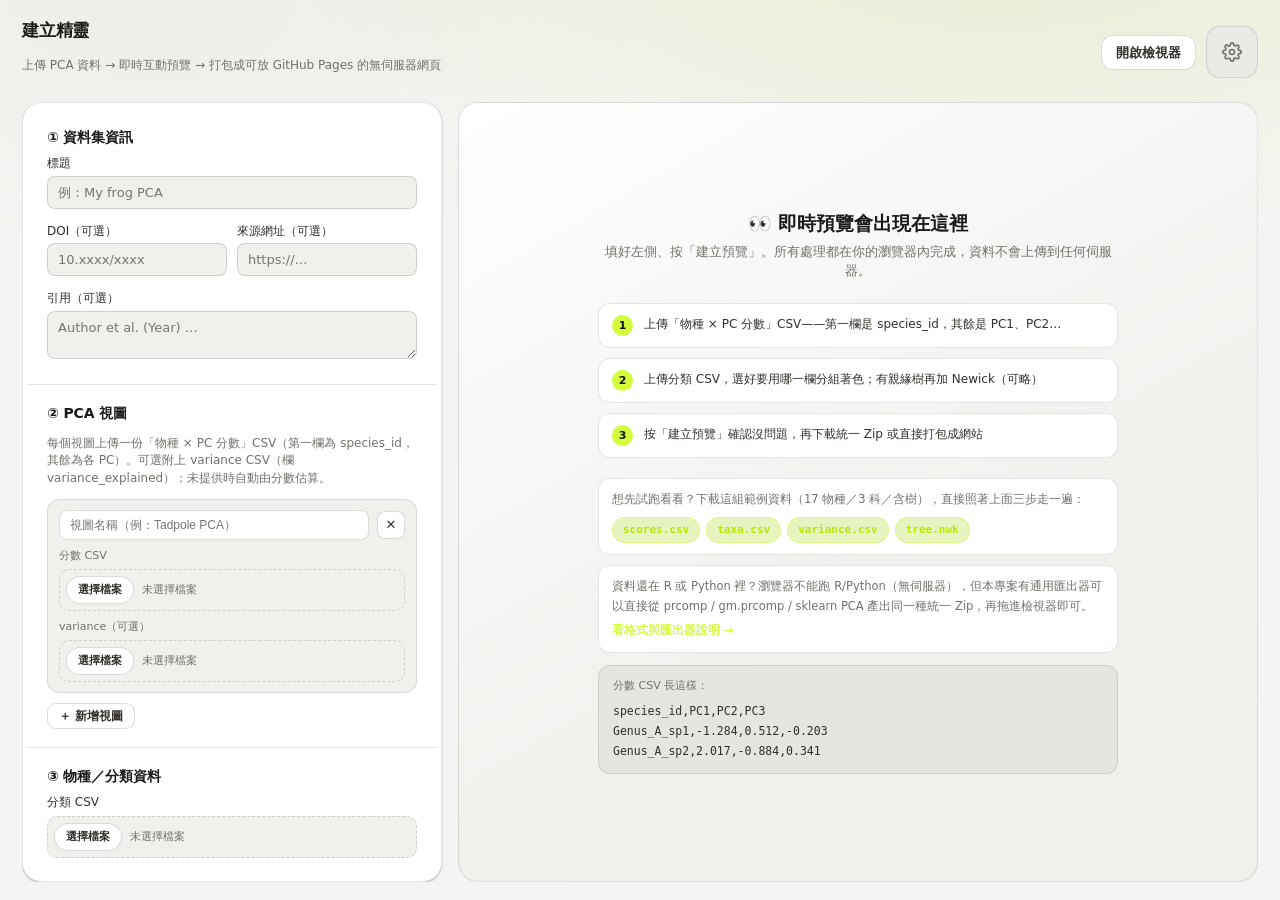
==== docs/builder.html @ 59613ad6 "修復淺色主題下拉選單看不見；區分建立精靈的兩顆產出按鈕 下拉選單（回報的 bug） select option 的底色寫死 #15160f（深色主題的 surface），但文字色用 var(--ink" ====
<!DOCTYPE html>
<html lang="zh-Hant" data-theme="dark" data-accent="lime">
<head>
  <meta charset="utf-8" />
  <meta name="viewport" content="width=device-width, initial-scale=1" />
  <title>建立精靈 — 上傳 PCA 資料，打包成自己的無伺服器互動網頁</title>
  <link rel="icon" href="data:image/svg+xml,%3Csvg xmlns='http://www.w3.org/2000/svg' viewBox='0 0 32 32'%3E%3Ccircle cx='11' cy='15' r='7' fill='%230072B2'/%3E%3Crect x='17' y='9' width='12' height='12' fill='%23E69F00'/%3E%3C/svg%3E" />
  <script>
    (function(){try{var r=document.documentElement,p=localStorage.getItem('mp-themepref')||'auto',
      a=localStorage.getItem('mp-accent')||'lime',
      d=p==='auto'?(matchMedia('(prefers-color-scheme: dark)').matches?'dark':'light'):p;
      r.setAttribute('data-theme',d);r.setAttribute('data-accent',a);}catch(e){}})();
  </script>
  <link rel="stylesheet" href="css/style.css?v=19" />
  <script src="vendor/jszip/jszip-3.10.1.min.js"></script>
  <script src="vendor/plotly/plotly-2.35.2.min.js"></script>
  <script src="vendor/phylocanvas/phylocanvas.gl-1.64.0.bundle.js"></script>
</head>
<body>
<!-- 與檢視器共用 .app-shell：它才是 min-height:100vh + flex column 的容器。
     少了它，.builder 的 flex:1／overflow 不會生效，兩欄各自捲動的版面會壞掉。-->
<div class="app-shell builder-shell">
  <header class="topbar">
    <div class="title">
      <h1 data-i18n="bld.title">建立精靈</h1>
      <p class="subtitle" data-i18n="bld.subtitle">上傳 PCA 資料 → 即時互動預覽 → 打包成可放 GitHub Pages 的無伺服器網頁</p>
    </div>
    <div class="topbar-actions">
      <!-- 搜尋與清除只在有預覽資料後才有意義，由 builder.js 在建立預覽成功時顯示 -->
      <div class="search-wrap" id="search-wrap" hidden>
        <input id="search-input" type="search" placeholder="搜尋物種…" data-i18n-ph="search.ph" autocomplete="off" aria-label="搜尋物種" />
        <ul id="search-results" class="search-results" hidden></ul>
      </div>
      <button id="clear-btn" class="btn" data-i18n-title="btn.clear" data-i18n="btn.clear" title="清除選取" hidden>清除選取</button>
      <a class="btn" href="index.html" data-i18n="bld.openViewer">開啟檢視器</a>
      <div class="settings-wrap">
        <button id="settings-tile" class="tile" data-i18n-title="set.title" title="設定" aria-label="設定">
          <svg width="20" height="20" viewBox="0 0 24 24" fill="none" stroke="currentColor" stroke-width="2" stroke-linecap="round" stroke-linejoin="round"><circle cx="12" cy="12" r="3"/><path d="M19.4 15a1.65 1.65 0 0 0 .33 1.82l.06.06a2 2 0 1 1-2.83 2.83l-.06-.06a1.65 1.65 0 0 0-1.82-.33 1.65 1.65 0 0 0-1 1.51V21a2 2 0 0 1-4 0v-.09A1.65 1.65 0 0 0 9 19.4a1.65 1.65 0 0 0-1.82.33l-.06.06a2 2 0 1 1-2.83-2.83l.06-.06a1.65 1.65 0 0 0 .33-1.82 1.65 1.65 0 0 0-1.51-1H3a2 2 0 0 1 0-4h.09A1.65 1.65 0 0 0 4.6 9a1.65 1.65 0 0 0-.33-1.82l-.06-.06a2 2 0 1 1 2.83-2.83l.06.06a1.65 1.65 0 0 0 1.82.33H9a1.65 1.65 0 0 0 1-1.51V3a2 2 0 0 1 4 0v.09a1.65 1.65 0 0 0 1 1.51 1.65 1.65 0 0 0 1.82-.33l.06-.06a2 2 0 1 1 2.83 2.83l-.06.06a1.65 1.65 0 0 0-.33 1.82V9a1.65 1.65 0 0 0 1.51 1H21a2 2 0 0 1 0 4h-.09a1.65 1.65 0 0 0-1.51 1Z"/></svg>
        </button>
        <div class="settings-menu" id="settings-menu" hidden>
          <h4 data-i18n="set.title">設定</h4>
          <div class="set-lbl" data-i18n="set.lang">語言 / Language</div>
          <div class="set-row" id="set-lang">
            <div class="set-opt" data-lang="zh">中文</div>
            <div class="set-opt" data-lang="en">EN</div>
          </div>
          <div class="set-lbl" data-i18n="set.theme">主題 / Theme</div>
          <div class="set-row" id="set-theme">
            <div class="set-opt" data-themepref="light" data-i18n="set.light">淺色</div>
            <div class="set-opt" data-themepref="dark" data-i18n="set.dark">深色</div>
            <div class="set-opt" data-themepref="auto" data-i18n="set.auto">自動</div>
          </div>
          <div class="set-lbl" data-i18n="set.accent">主視覺色 / Accent</div>
          <div class="accent-row" id="set-accent">
            <div class="accent-dot" data-accent="lime"   style="background:#d4fb3c;color:#d4fb3c"></div>
            <div class="accent-dot" data-accent="cyan"   style="background:#3fc0e0;color:#3fc0e0"></div>
            <div class="accent-dot" data-accent="violet" style="background:#a98bff;color:#a98bff"></div>
            <div class="accent-dot" data-accent="amber"  style="background:#f4b53a;color:#f4b53a"></div>
            <div class="accent-dot" data-accent="coral"  style="background:#ff8a66;color:#ff8a66"></div>
          </div>
        </div>
      </div>
    </div>
  </header>

  <div id="status" class="status" role="status" aria-live="polite" hidden></div>

  <div class="builder">
    <!-- 左：表單 -->
    <aside class="builder-form">
      <ol class="steps">
        <li>
          <h3 data-i18n="bld.s1">① 資料集資訊</h3>
          <label class="fld"><span data-i18n="bld.fTitle">標題</span> <input id="f-title" type="text" placeholder="例：My frog PCA" data-i18n-ph="bld.phTitle" /></label>
          <div class="grid2">
            <label class="fld"><span data-i18n="bld.fDoi">DOI（可選）</span><input id="f-doi" type="text" placeholder="10.xxxx/xxxx" /></label>
            <label class="fld"><span data-i18n="bld.fSource">來源網址（可選）</span><input id="f-source" type="text" placeholder="https://…" /></label>
          </div>
          <label class="fld"><span data-i18n="bld.fCite">引用（可選）</span><textarea id="f-cite" rows="2" placeholder="Author et al. (Year) …"></textarea></label>
        </li>

        <li>
          <h3 data-i18n="bld.s2">② PCA 視圖</h3>
          <p class="dim small" data-i18n="bld.s2hint">每個視圖上傳一份「物種 × PC 分數」CSV（第一欄為 species_id，其餘為各 PC）。可選附上 variance CSV（欄 variance_explained）；未提供時自動由分數估算。</p>
          <div id="views-list"></div>
          <button id="add-view" class="btn small" data-i18n="bld.addView">＋ 新增視圖</button>
        </li>

        <li>
          <h3 data-i18n="bld.s3">③ 物種／分類資料</h3>
          <label class="fld"><span data-i18n="bld.fTaxa">分類 CSV</span>
            <span class="filepick">
              <input id="f-taxa" type="file" accept=".csv" />
              <span class="filepick-btn" data-i18n="bld.pickFile">選擇檔案</span>
              <span class="filepick-name" data-i18n="bld.noFile">未選擇檔案</span>
            </span>
          </label>
          <div id="taxa-map" hidden>
            <div class="grid2">
              <label class="fld"><span data-i18n="bld.mId">species_id 欄</span> <select id="m-id"></select></label>
              <label class="fld"><span data-i18n="bld.mLabel">顯示名稱欄</span> <select id="m-label"></select></label>
            </div>
            <div class="grid2">
              <label class="fld"><span data-i18n="bld.mGroup">分組欄（著色／形狀）</span><select id="m-group"></select></label>
              <label class="fld"><span data-i18n="bld.mImage">圖片欄（可選）</span><select id="m-image"></select></label>
            </div>
            <label class="fld" data-i18n="bld.mInfo">資訊視窗顯示欄位（可複選）</label>
            <div id="m-info" class="chips-pick"></div>
          </div>
        </li>

        <li>
          <h3 data-i18n="bld.s4">④ 親緣樹（可選）</h3>
          <label class="fld"><span data-i18n="bld.fTree">Newick 樹檔</span>
            <span class="filepick">
              <input id="f-tree" type="file" accept=".nwk,.tre,.newick,.txt" />
              <span class="filepick-btn" data-i18n="bld.pickFile">選擇檔案</span>
              <span class="filepick-name" data-i18n="bld.noFile">未選擇檔案</span>
            </span>
          </label>
          <p class="dim small" data-i18n="bld.s4hint">樹的 tip 標籤需與 species_id 一致。無樹時只顯示 PCA。</p>
        </li>
      </ol>

      <div class="builder-actions">
        <button id="btn-preview" class="btn primary" data-i18n="bld.preview">建立預覽 ▶</button>
        <div class="action-item">
          <button id="btn-zip" class="btn" disabled data-i18n="bld.dlZip">↓ 只下載資料（統一 Zip）</button>
          <span class="action-sub" data-i18n="bld.dlZipSub">只有你的資料，幾 KB。給檢視器讀，或存檔／分享。</span>
        </div>
        <div class="action-item">
          <button id="btn-package" class="btn" disabled data-i18n="bld.package">⬇ 打包成完整網站</button>
          <span class="action-sub" data-i18n="bld.packageSub">資料＋整個檢視器，約 2 MB。解壓上傳 GitHub 就能上線。</span>
        </div>
      </div>
      <p id="builder-hint" class="builder-hint" data-i18n="bld.hintPreviewFirst">先按「建立預覽」，下載與打包才會開啟</p>
      <div id="build-msg" class="build-msg"></div>
    </aside>

    <!-- 右：即時預覽（重用檢視器模組）-->
    <main class="builder-preview">
      <div id="preview-empty" class="preview-empty">
        <div class="preview-empty-inner">
          <p class="big" data-i18n="bld.emptyTitle">👀 即時預覽會出現在這裡</p>
          <p class="sub" data-i18n="bld.emptyBody">填好左側、按「建立預覽」。所有處理都在你的瀏覽器內完成，資料不會上傳到任何伺服器。</p>
          <div class="pe-steps">
            <div class="pe-step"><span class="n">1</span><span class="t" data-i18n="bld.peStep1">上傳「物種 × PC 分數」CSV——第一欄是 species_id，其餘是 PC1、PC2…</span></div>
            <div class="pe-step"><span class="n">2</span><span class="t" data-i18n="bld.peStep2">上傳分類 CSV，選好要用哪一欄分組著色；有親緣樹再加 Newick（可略）</span></div>
            <div class="pe-step"><span class="n">3</span><span class="t" data-i18n="bld.peStep3">按「建立預覽」確認沒問題，再下載統一 Zip 或直接打包成網站</span></div>
          </div>
          <div class="pe-sample">
            <span data-i18n="bld.peSample">想先試跑看看？下載這組範例資料（17 物種／3 科／含樹），直接照著上面三步走一遍：</span>
            <span class="pe-sample-files">
              <a href="sample/scores.csv" download>scores.csv</a>
              <a href="sample/taxa.csv" download>taxa.csv</a>
              <a href="sample/variance.csv" download>variance.csv</a>
              <a href="sample/tree.nwk" download>tree.nwk</a>
            </span>
          </div>
          <div class="pe-note">
            <span data-i18n="bld.peRpy">資料還在 R 或 Python 裡？瀏覽器不能跑 R/Python（無伺服器），
            但本專案有通用匯出器可以直接從 <code>prcomp</code> / <code>gm.prcomp</code> /
            sklearn <code>PCA</code> 產出同一種統一 Zip，再拖進檢視器即可。</span>
            <a href="format.html" target="_blank" rel="noopener" data-i18n="bld.peRpyLink">看格式與匯出器說明 →</a>
          </div>
          <div class="pe-shape">
            <div class="cap" data-i18n="bld.peShapeCap">分數 CSV 長這樣：</div>
<code>species_id,PC1,PC2,PC3
Genus_A_sp1,-1.284,0.512,-0.203
Genus_A_sp2,2.017,-0.884,0.341</code>
          </div>
        </div>
      </div>
      <div id="dashboard" class="dashboard" hidden>
        <div class="pca-row" id="pca-row"></div>
        <section class="panel legend-bar">
          <div class="legend-left">
            <label class="group-field-lbl"><span data-i18n="group.by">分組依</span> <select id="group-field" class="axis-select"></select></label>
            <ul id="legend" class="legend-chips"></ul>
            <button id="group-settings-btn" class="btn small" title="自訂各分類的顏色與形狀">⚙ <span data-i18n="group.settings">顏色/形狀</span></button>
            <div id="group-settings" class="group-settings" hidden>
              <div class="gs-head"><span data-i18n="group.customTitle">自訂顏色與形狀</span><button class="btn small gs-reset" data-i18n="group.reset">重設為預設</button></div>
              <div class="gs-list"></div>
            </div>
          </div>
          <div id="dataset-meta" class="dataset-meta"></div>
        </section>
        <section class="panel tree-panel">
          <div class="panel-head">
            <h2><span data-i18n="tree.title">親緣關係樹</span> <span class="dim small" data-i18n="tree.sub">（點分支高亮整個 clade）</span></h2>
            <div class="axis-ctrls">
              <div class="seg" id="tree-mode" role="group">
                <button class="seg-btn active" data-mode="clado" data-i18n="tree.clado">整齊對齊</button>
                <button class="seg-btn" data-mode="phylo" data-i18n="tree.phylo">分支長度</button>
              </div>
              <button class="btn small expand-tree" data-i18n="tree.expandAll">展開全部</button>
              <button class="btn small fit-tree">⤢ <span data-i18n="tree.fit">自動縮放</span></button>
              <button class="btn small dl-tree">↓ <span data-i18n="tree.png">PNG</span></button>
            </div>
          </div>
          <div class="tree-host"><div id="tree-view" class="tree"></div></div>
          <div id="tree-fallback" class="tree-fallback" hidden>
            <p data-i18n="tree.fallback1">⚠️ 此環境無法使用 WebGL，無法繪製互動式親緣樹。</p>
          </div>
        </section>
      </div>
    </main>
  </div>
</div><!-- /.app-shell -->

  <!-- 滑鼠移到點上浮出的資訊卡 -->
  <div id="info-card" class="info-card" hidden></div>
  <!-- 點擊釘選的側邊常駐面板 -->
  <aside id="side-panel" class="side-panel" hidden>
    <div class="side-panel-head"><span data-i18n="side.title">物種資訊</span><button id="side-panel-close" class="modal-close" aria-label="關閉">×</button></div>
    <div id="side-panel-body"></div>
  </aside>

  <!-- 打包後教學視窗 -->
  <div id="tutorial-modal" class="modal" hidden>
    <div class="modal-backdrop" data-close-tut></div>
    <div class="modal-card wide" role="dialog" aria-modal="true">
      <button class="modal-close" data-close-tut aria-label="關閉">×</button>
      <h2 data-i18n="tut.title">✅ 打包完成！接著把它變成你的網頁</h2>
      <p><span data-i18n="tut.lead1">下載的</span> <code id="tut-filename">my-pca-dashboard.zip</code> <span data-i18n="tut.lead2">就是一個完整的無伺服器網站。三步驟上線：</span></p>
      <ol class="tut-steps">
        <li data-i18n="tut.step1"><strong>建立 GitHub repo</strong>：到 GitHub 按 New repository，取個名字（例如 my-pca），建立。</li>
        <li data-i18n="tut.step2"><strong>上傳檔案</strong>：解壓下載的 zip，把裡面所有檔案與資料夾（index.html、css/、js/、vendor/、data/、.nojekyll）拖到 repo 的「Add file → Upload files」，Commit。</li>
        <li data-i18n="tut.step3"><strong>啟用 Pages</strong>：repo → Settings → Pages → Source 選 Deploy from a branch → Branch 選 main、Folder 選 /(root) → Save。約 1–2 分鐘後你的網頁就上線了。</li>
      </ol>
      <p class="dim small" data-i18n="tut.note">整個網站純靜態、無伺服器、可離線開啟；資料已內嵌，觀看者不需再上傳。日後要換資料，回到本精靈重新打包即可。</p>
      <div class="tut-actions"><button class="btn primary" data-close-tut data-i18n="tut.ok">我知道了</button></div>
    </div>
  </div>

  <script src="js/state.js?v=19"></script>
  <script src="js/i18n.js?v=19"></script>
  <script src="js/zip-loader.js?v=19"></script>
  <script src="js/unified-build.js?v=19"></script>
  <script src="js/groups.js?v=19"></script>
  <script src="js/legend.js?v=19"></script>
  <script src="js/pca-view.js?v=19"></script>
  <script src="js/tree-view.js?v=19"></script>
  <script src="js/info-panel.js?v=19"></script>
  <script src="js/search.js?v=19"></script>
  <script src="js/theme.js?v=19"></script>
  <script src="js/builder.js?v=19"></script>
</body>
</html>
---- docs/css/style.css ----
/* ============================================================================
   Morphospace Dashboard — 深色編輯風主題（"Morphospace Dashboard restyled"）
   實作 Claude Design 稿：近黑卡片 + 萊姆綠 accent (#d4fb3c)，Archivo + IBM Plex Mono。
   全 vanilla、字型 vendored、禁 CDN、可離線。功能選擇器全部保留。
   ============================================================================ */
@import url("../vendor/fonts/fonts.css");

:root {
  /* 結構性（不隨主題變）*/
  --accent-2: #56B4E9;         /* 次要（藍）*/
  --shadow-sm: 0 1px 2px rgba(0,0,0,.25);
  --shadow: var(--hovsh);
  --radius: 20px;
  --radius-sm: 12px;
  --gap: 16px;
  --mono: 'IBM Plex Mono', ui-monospace, 'SF Mono', Menlo, monospace;
  /* accent 預設（無 data-accent 時的後備）*/
  --accent: #d4fb3c; --on-accent: #141600; --accent-hi: #e7ff7d;

  /* 舊變數名 → 新主題 token 別名（讓既有規則兩種主題通用，免大改）*/
  --bg: var(--app);
  --panel: var(--surface);
  --panel-2: var(--sunken);
  --panel-3: var(--chip);
  --ink: var(--text);
  --ink-soft: var(--text-2);
  --dim: var(--muted);
  --dim-2: var(--text-3);
  --line: var(--bd);
  --line-strong: var(--bd2);
  --accent-soft: var(--accent-soft-bg);
  --accent-ink: var(--on-accent);
  --bg-hero: linear-gradient(150deg, var(--surface) 0%, var(--sunken) 60%);
}

/* ===== 主題 token（深/淺）：由 <html data-theme> 切換 ===== */
[data-theme="dark"] {
  color-scheme: dark;          /* 原生控制項（select 彈出層、捲軸）跟著深色 */
  --ok:#6fe3b6; --err:#ff9c9c; --warn:#e7d27a;   /* 語意色：深底用亮色 */
  --status-err-bg:#2a1414; --status-err-bd:#4a2020;
  --page:#a9a99a; --app:#0d0e0a; --surface:#15160f; --surface-2:#141510;
  --sunken:#101109; --sunken-2:#0c0d08; --chip:#1c1d15;
  --text:#f3f4ee; --text-2:#e2e3d9; --text-3:#c9cbbe; --muted:#8f9184;
  --bd:rgba(255,255,255,.06); --bd2:rgba(255,255,255,.10);
  --grid:rgba(255,255,255,.06); --grid-strong:rgba(255,255,255,.14);
  --tree:rgba(255,255,255,.26); --track:rgba(255,255,255,.08);
  --accent-soft-bg:#1c2416; --accent-hi:#e7ff7d;
  --hovsh:0 20px 50px rgba(0,0,0,.6);
  --page-glow-1:rgba(212,251,60,.10); --page-glow-2:rgba(120,130,90,.08);
  --hover-fg:#f3f4ee; --plot-line:#33404d; --scrollthumb:#2a2c22;
}
[data-theme="light"] {
  color-scheme: light;         /* 同上，淺色 */
  --ok:#0a7a53; --err:#c02626; --warn:#7a5d10;   /* 淺底要壓深，否則對比不足 */
  --status-err-bg:#fdecec; --status-err-bd:#f0b8b8;
  --page:#c9c8c3; --app:#f5f4f2; --surface:#ffffff; --surface-2:#eceae7;
  --sunken:#f2f0ed; --sunken-2:#eae8e4; --chip:#e7e5e1;
  --text:#1c1a18; --text-2:#33302b; --text-3:#4a473f; --muted:#70726a;
  --bd:rgba(0,0,0,.10); --bd2:rgba(0,0,0,.14);
  --grid:rgba(0,0,0,.10); --grid-strong:rgba(0,0,0,.18);
  --tree:rgba(0,0,0,.32); --track:rgba(0,0,0,.10);
  --accent-soft-bg:#e7f4bf; --accent-hi:#b6e800;
  --hovsh:0 18px 44px rgba(0,0,0,.16);
  --page-glow-1:rgba(160,200,40,.16); --page-glow-2:rgba(120,130,90,.06);
  --hover-fg:#1c1a18; --plot-line:#c9c8c3; --scrollthumb:#c3c1bc;
}
/* ===== accent 主視覺色：由 <html data-accent> 切換 ===== */
[data-accent="lime"]   { --accent:#d4fb3c; --on-accent:#141600; }
[data-accent="cyan"]   { --accent:#3fc0e0; --on-accent:#04222b; --accent-hi:#7fe0f5; }
[data-accent="violet"] { --accent:#a98bff; --on-accent:#17092e; --accent-hi:#c9b6ff; }
[data-accent="amber"]  { --accent:#f4b53a; --on-accent:#2a1c00; --accent-hi:#ffd27a; }
[data-accent="coral"]  { --accent:#ff8a66; --on-accent:#3a0f00; --accent-hi:#ffb39c; }
* { box-sizing: border-box; }
[hidden] { display: none !important; }
html, body { margin: 0; }
body {
  font-family: 'Archivo', system-ui, -apple-system, "Noto Sans TC", "PingFang TC",
               "Microsoft JhengHei", Roboto, Helvetica, Arial, sans-serif;
  color: var(--ink); font-size: 14px; line-height: 1.45;
  min-height: 100vh; padding: 0; background: var(--app);
}

/* 全螢幕：App 佔滿整個視窗，無外圍圓角/邊框；保留頂部漸層流光 */
.app-shell {
  max-width: none; margin: 0; border: none; border-radius: 0; box-shadow: none;
  padding: 18px 22px; min-height: 100vh;
  display: flex; flex-direction: column;
  background:
    radial-gradient(1200px 520px at 78% -8%, var(--page-glow-1), transparent 60%),
    radial-gradient(900px 500px at 12% 0%, var(--page-glow-2), transparent 55%),
    var(--app);
  background-attachment: fixed;
}
@media (max-width: 720px) { .app-shell { padding: 12px; } }
h1, h2, h3 { font-weight: 700; letter-spacing: -.01em; }
::selection { background: var(--accent); color: var(--accent-ink); }
a { color: var(--accent); text-decoration: none; }
a:hover { color: var(--accent-hi); }
::-webkit-scrollbar { width: 10px; height: 10px; }
::-webkit-scrollbar-thumb { background: var(--scrollthumb); border-radius: 8px; }
::-webkit-scrollbar-track { background: transparent; }
@keyframes mpulse { 0%,100% { opacity: 1; } 50% { opacity: .35; } }

/* ---- top bar（浮在圓角 App 卡片頂部；非 sticky）---- */
.topbar {
  display: flex; align-items: center; gap: 14px;
  margin-bottom: 16px; background: transparent;
}
/* .title 僅 builder.html 使用（檢視器已改用 nav-pills）*/
.title { display: flex; flex-direction: column; gap: 2px; flex: none; }
.title h1 { margin: 0; font-size: 17px; font-weight: 800; letter-spacing: -.01em; color: var(--text); }
.subtitle { font-size: 12px; color: var(--muted); font-weight: 500; }

/* 螢幕分頁膠囊（概覽 / 分析 / 載入資料 / 建立精靈）*/
.nav-pills { display: flex; align-items: center; gap: 8px; flex: none; }
.nav-pill {
  display: inline-flex; align-items: center; gap: 8px; height: 44px; padding: 0 16px;
  border-radius: 12px; border: 1px solid var(--bd); background: var(--surface-2);
  color: var(--text-2); font-size: 13.5px; font-weight: 600; cursor: pointer; white-space: nowrap;
  font-family: inherit; transition: background .14s, color .14s, border-color .14s;
}
.nav-pill:hover { color: var(--text); border-color: var(--bd2); }
.nav-pill.active { background: var(--accent); color: var(--on-accent); border-color: transparent; font-weight: 800; }

/* 右側工具方塊：鈴鐺 / 設定 / 形 logo */
.tile {
  width: 52px; height: 52px; border-radius: 14px; flex: none; display: grid; place-items: center;
  background: var(--surface-2); border: 1px solid var(--bd); color: var(--muted); cursor: pointer;
  transition: background .14s, border-color .14s, color .14s;
}
.tile:hover { border-color: var(--bd2); color: var(--text-2); }
.tile.active { color: var(--on-accent); background: var(--accent); border-color: transparent; }
.tile.logo-tile {
  background: linear-gradient(135deg, color-mix(in srgb, var(--accent) 24%, #181a10), #14160c);
  border: 1px solid color-mix(in srgb, var(--accent) 40%, transparent);
  color: var(--accent); font-weight: 900; font-size: 20px; cursor: default;
}

/* 設定下拉面板 */
.settings-wrap { position: relative; }
.settings-menu {
  position: absolute; top: 60px; right: 0; z-index: 60; width: 236px;
  background: var(--surface); border: 1px solid var(--bd2); border-radius: 16px;
  box-shadow: var(--hovsh); padding: 16px;
}
.settings-menu h4 { margin: 0 0 14px; font-size: 14px; font-weight: 700; }
.set-lbl { font-size: 11px; color: var(--muted); font-weight: 700; letter-spacing: .04em; margin: 16px 0 7px; }
.set-lbl:first-of-type { margin-top: 0; }
.set-row { display: flex; gap: 6px; }
.set-opt {
  flex: 1; text-align: center; padding: 8px 4px; border-radius: 9px; cursor: pointer;
  font-size: 12px; font-weight: 600; border: 1px solid var(--bd2); background: var(--surface-2); color: var(--text-2);
}
.set-opt:hover { border-color: var(--accent); }
.set-opt.active { background: var(--accent); color: var(--on-accent); border-color: transparent; font-weight: 800; }
.accent-row { display: flex; gap: 12px; }
.accent-dot { width: 26px; height: 26px; border-radius: 50%; cursor: pointer; box-shadow: 0 0 0 1px var(--bd2); }
.accent-dot.active { box-shadow: 0 0 0 2px var(--surface), 0 0 0 4px currentColor; }

.topbar-actions { display: flex; align-items: center; gap: 10px; margin-left: auto; }
.menu-toggle { display: none; }   /* 只在手機顯示（見 RWD 區）*/
.topbar > .search-wrap { flex: 1 1 220px; display: flex; justify-content: center; }
@media (max-width: 1100px) { .topbar { flex-wrap: wrap; } .topbar > .search-wrap { order: 3; flex-basis: 100%; justify-content: stretch; } .topbar > .search-wrap .sb-pill { width: 100%; } }
.dataset-switch { display: flex; align-items: center; }
.dataset-switch label { display: inline-flex; align-items: center; gap: 6px; font-size: 12px; color: var(--dim); font-weight: 600; }
.dataset-switch select, .axis-select, .dataset-switch .axis-select {
  font-size: 13px; padding: 8px 10px; border: 1px solid var(--line-strong); border-radius: 10px;
  background: var(--panel-2); color: var(--ink); font-weight: 600; font-family: inherit;
}
/* option 的底色必須跟著主題走。這裡原本寫死深色主題的 #15160f，淺色主題下就變成
   黑底配近黑字，整個下拉選單看不見（只有反白那列看得到）。*/
select option, select optgroup { background: var(--panel); color: var(--ink); }

.btn {
  display: inline-flex; align-items: center; gap: 6px; cursor: pointer;
  border: 1px solid var(--line-strong); background: var(--panel); color: var(--ink-soft);
  padding: 10px 14px; border-radius: var(--radius-sm); font-size: 13px; line-height: 1; font-weight: 600;
  font-family: inherit; transition: background .15s, border-color .15s, color .15s, transform .1s;
}
.btn:hover { background: var(--panel-3); border-color: var(--line-strong); color: var(--ink); }
.btn:active { transform: translateY(1px); }
.btn.primary { background: var(--accent); color: var(--accent-ink); border-color: transparent; font-weight: 800; }
.btn.primary:hover { background: var(--accent-hi); color: var(--accent-ink); }
.btn.small { padding: 6px 11px; font-size: 12px; border-radius: 9px; }
.file-btn { position: relative; }

/* ---- 搜尋欄：聚焦展開 + 漸層流光 + gooey 粒子 + 點擊漣漪/爆散 + 動畫建議清單（vanilla）---- */
.search-wrap { position: relative; }
.gooey-defs { position: absolute; width: 0; height: 0; }
.sb-form { position: relative; display: flex; align-items: center; }
/* 沿用原本的搜尋欄動畫：聚焦時膠囊展開（320→460px）＋輕微放大，配深色主題 */
.sb-pill {
  position: relative; display: flex; align-items: center; overflow: hidden; width: 320px; height: 52px;
  border-radius: 999px; cursor: text;
  border: 1px solid var(--line-strong); background: var(--panel-2);
  transition: width .35s cubic-bezier(.2,.8,.2,1), transform .35s cubic-bezier(.2,.8,.2,1),
              box-shadow .35s ease, border-color .35s ease;
}
.search-wrap.focused .sb-pill {
  width: 460px; transform: scale(1.03); border-color: rgba(212,251,60,.4);
  box-shadow: 0 15px 35px rgba(0,0,0,.45);
}
.search-wrap.clicked .sb-pill { box-shadow: 0 0 40px rgba(212,251,60,.28), 0 0 15px rgba(212,251,60,.35) inset; }

.sb-gradient { position: absolute; inset: 0; z-index: 0; opacity: 0; pointer-events: none;
  background: linear-gradient(90deg, #d4fb3c, #56B4E9); }
.search-wrap.focused .sb-gradient { opacity: .10; animation: sbGrad 15s linear infinite; }
@keyframes sbGrad {
  0%   { background: linear-gradient(90deg, #d4fb3c, #a7e05a); }
  33%  { background: linear-gradient(90deg, #56B4E9, #7fd3c3); }
  66%  { background: linear-gradient(90deg, #009E73, #d4fb3c); }
  100% { background: linear-gradient(90deg, #d4fb3c, #a7e05a); }
}
.sb-particles { position: absolute; inset: 0; border-radius: 999px; overflow: hidden;
  pointer-events: none; z-index: 0; filter: url(#gooey-effect); }
.sb-particle { position: absolute; width: 12px; height: 12px; border-radius: 999px;
  background: linear-gradient(90deg, #d4fb3c, #a7e05a); filter: blur(2px);
  animation: sbFloat var(--d, 2.5s) ease-in-out infinite alternate; }
@keyframes sbFloat {
  from { transform: translate(0,0) scale(0); opacity: 0; }
  50%  { opacity: .7; }
  to   { transform: translate(var(--tx,0), var(--ty,0)) scale(var(--s,.7)); opacity: 0; }
}
.sb-click { position: absolute; width: 12px; height: 12px; border-radius: 999px; z-index: 5;
  box-shadow: 0 0 8px rgba(212,251,60,.6); pointer-events: none;
  animation: sbBurst var(--d,.8s) ease-out forwards; }
@keyframes sbBurst {
  from { transform: translate(0,0) scale(0); opacity: 1; }
  to   { transform: translate(var(--tx), var(--ty)) scale(var(--s,.5)); opacity: 0; }
}
.sb-ripple { position: absolute; inset: 0; border-radius: 999px; z-index: 1; pointer-events: none;
  background: rgba(212,251,60,.10); animation: sbRipple .8s ease-out forwards; }
@keyframes sbRipple { from { transform: scale(0); opacity: .7; } to { transform: scale(2); opacity: 0; } }

.sb-icon { display: flex; padding: 0 4px 0 16px; color: var(--dim); z-index: 2; transition: color .3s; }
.search-wrap.focused .sb-icon { color: var(--accent); }
.search-wrap.searching .sb-icon { color: var(--accent-hi); animation: sbWiggle .6s ease-in-out; }
@keyframes sbWiggle {
  0%,100% { transform: rotate(0) scale(1); }
  20% { transform: rotate(-15deg) scale(1.3); } 40% { transform: rotate(15deg); }
  60% { transform: rotate(-10deg); } 80% { transform: rotate(10deg); }
}
.sb-input { flex: 1; min-width: 0; border: none; outline: none; background: transparent;
  padding: 11px 8px; font-size: 15px; font-weight: 500; color: var(--ink); z-index: 2; font-family: inherit; }
.sb-input::placeholder { color: var(--dim); }

.sb-submit { z-index: 2; margin-right: 8px; padding: 8px 16px; border: none; cursor: pointer;
  border-radius: 999px; font-size: 13px; font-weight: 800; color: var(--accent-ink); white-space: nowrap;
  background: var(--accent); box-shadow: 0 8px 20px -6px rgba(212,251,60,.4);
  opacity: 0; transform: translateX(-16px) scale(.85); pointer-events: none; font-family: inherit;
  transition: opacity .25s ease, transform .25s ease, filter .2s; }
.search-wrap.has-text .sb-submit { opacity: 1; transform: none; pointer-events: auto; }
.sb-submit:hover { background: var(--accent-hi); }
.sb-submit:active { transform: scale(.95); }
.sb-topglow { position: absolute; inset: 0; border-radius: 999px; pointer-events: none; z-index: 1;
  opacity: 0; background: radial-gradient(circle at 50% 0%, rgba(212,251,60,.5), transparent 70%); }
.search-wrap.focused .sb-topglow { animation: sbGlow 2s ease-in-out infinite; }
@keyframes sbGlow { 0%,100% { opacity: 0; } 50% { opacity: .16; } }

.search-results {
  position: absolute; top: calc(100% + 8px); left: 0; right: 0; margin: 0; padding: 8px;
  list-style: none; background: var(--surface);
  -webkit-backdrop-filter: blur(10px); backdrop-filter: blur(10px);
  border: 1px solid var(--line-strong); border-radius: 14px;
  box-shadow: var(--hovsh); max-height: 340px; overflow: auto; z-index: 40;
}
.search-results li {
  display: flex; gap: 9px; align-items: center; padding: 9px 12px; border-radius: 9px;
  cursor: pointer; color: var(--ink-soft);
  animation: sbItem .28s cubic-bezier(.2,.9,.3,1.2) both; animation-delay: var(--i, 0ms);
}
@keyframes sbItem { from { opacity: 0; transform: translateY(-8px) scale(.96); } to { opacity: 1; transform: none; } }
.search-results li .dot { display: flex; color: var(--accent); transition: color .2s; }
.search-results li:hover, .search-results li.active { background: var(--accent-soft); color: var(--accent-hi); }
.search-results li:hover .dot, .search-results li.active .dot { color: var(--accent); }
.search-results .sci { color: var(--dim); font-style: italic; font-size: 12px; }

/* ---- status ---- */
.status { padding: 10px 22px; font-size: 13px; border-bottom: 1px solid var(--line); background: var(--panel-2); color: var(--ink-soft); }
.status.error { background: var(--status-err-bg); color: var(--err); border-bottom-color: var(--status-err-bd); }
.status.loading { background: var(--accent-soft); color: var(--accent-hi); }
.status.success { background: rgba(0,158,115,.14); color: var(--ok); }

/* ---- welcome ---- */
.welcome { flex: 1; display: grid; place-items: center; padding: 48px 20px; }
.welcome.drag .welcome-card { border-color: var(--accent); }
.welcome-card {
  max-width: 560px; width: 100%; background: var(--bg-hero); border: 1px dashed var(--line-strong);
  border-radius: 24px; box-shadow: var(--shadow); padding: 44px 40px; text-align: center;
}
.welcome-card h2 { margin: 6px 0 0; font-size: 26px; font-weight: 700; }
.welcome-card p { color: var(--ink-soft); margin: 12px 0 0; line-height: 1.6; }
.welcome-card .btn.primary { margin-top: 20px; font-size: 15px; padding: 13px 24px; }
.welcome-sep { border: none; border-top: 1px solid var(--line); margin: 26px 0 18px; }
.welcome-card::before {
  content: ""; display: block; width: 64px; height: 64px; margin: 0 auto 4px; border-radius: 18px;
  background: var(--accent) url("data:image/svg+xml,%3Csvg xmlns='http://www.w3.org/2000/svg' width='30' height='30' viewBox='0 0 24 24' fill='none' stroke='%23141600' stroke-width='2' stroke-linecap='round' stroke-linejoin='round'%3E%3Cpath d='M21 15v4a2 2 0 0 1-2 2H5a2 2 0 0 1-2-2v-4'/%3E%3Cpath d='M17 8l-5-5-5 5'/%3E%3Cpath d='M12 3v12'/%3E%3C/svg%3E") no-repeat center;
}
.dim { color: var(--dim); }
.small { font-size: 12px; }

/* ---- dashboard ---- */
.dashboard { flex: 1; display: flex; flex-direction: column; gap: var(--gap); }
.dashboard > * { flex-shrink: 0; }   /* 各區塊不被壓縮（避免樹面板塌陷）*/

/* 概覽頭部（hero）+ 統計卡 + 摘要面板 + 近期物種：由 overview.js 依真實資料填入 */
.overview-head { display: flex; flex-direction: column; gap: var(--gap); }
.hero {
  position: relative; background: var(--bg-hero); border: 1px solid var(--line);
  border-radius: 22px; padding: 30px 32px; overflow: hidden;
}
.hero::after {
  content: ""; position: absolute; top: -120px; right: -60px; width: 520px; height: 340px;
  background: radial-gradient(circle, rgba(212,251,60,.16), transparent 62%); pointer-events: none;
}
.hero-inner { position: relative; z-index: 1; display: grid; grid-template-columns: minmax(0,1fr) auto; gap: 28px; align-items: start; }
.hero-word { display: flex; align-items: baseline; gap: 10px; }
.hero-word b { font-weight: 900; font-size: 30px; letter-spacing: .16em; color: var(--accent); }
.hero-word span { font-size: 12px; font-weight: 600; letter-spacing: .22em; color: var(--dim); }
.hero-src { margin-top: 30px; color: var(--dim); font-size: 14px; font-weight: 500; }
.hero-title { margin-top: 6px; font-size: 46px; line-height: 1.03; font-weight: 700; letter-spacing: -.015em; color: var(--text); }
.hero-chips { margin-top: 18px; display: flex; gap: 10px; flex-wrap: wrap; align-items: center; }
.hero-chip { display: inline-flex; align-items: center; gap: 8px; padding: 11px 18px; border-radius: 12px;
  background: var(--panel-2); border: 1px solid var(--line-strong); font-size: 14px; font-weight: 600; color: var(--ink-soft); }
.hero-insight { position: relative; width: 340px; }
.hero-insight .ins-card {
  position: relative; color: var(--on-accent);
  background: linear-gradient(155deg, color-mix(in srgb, var(--accent) 78%, #fff), var(--accent));
  border-radius: 18px; padding: 20px 22px;
}
.hero-insight .ins-card::before,
.hero-insight .ins-card::after {
  content: ""; position: absolute; inset: 0; border-radius: 18px; z-index: -1;
  background: color-mix(in srgb, var(--accent) 22%, transparent);
}
.hero-insight .ins-card::before { transform: rotate(3deg) translate(10px,10px); }
.hero-insight .ins-card::after { transform: rotate(1.4deg) translate(5px,5px); background: color-mix(in srgb, var(--accent) 30%, transparent); }
.ins-head { display: flex; align-items: center; gap: 8px; font-weight: 700; font-size: 16px; }
.ins-head svg { fill: var(--on-accent); }
.ins-sep { height: 1px; background: color-mix(in srgb, var(--on-accent) 25%, transparent); margin: 14px 0; }
.ins-body { font-size: 17px; line-height: 1.5; font-weight: 500; }
.ins-body b { font-weight: 800; }

/* 統計卡列 + 右側摘要 */
.ov-grid { display: grid; grid-template-columns: minmax(0,2.55fr) minmax(0,1fr); gap: var(--gap); align-items: start; }
.stat-row { display: grid; grid-template-columns: repeat(3,1fr); gap: var(--gap); }
.stat-card { background: var(--panel); border: 1px solid var(--line); border-radius: 20px; padding: 20px; }
.stat-label { display: flex; align-items: center; gap: 9px; color: var(--dim); font-size: 13px; font-weight: 600; }
.stat-big { margin-top: 12px; font-size: 44px; font-weight: 800; letter-spacing: -.02em; font-variant-numeric: tabular-nums; }
.stat-sub { display: flex; justify-content: space-between; margin-top: 8px; font-size: 12px; color: var(--dim); }
.stat-bar { display: flex; height: 8px; border-radius: 6px; overflow: hidden; margin-top: 12px; gap: 2px; }
.gauge-wrap { position: relative; display: grid; place-items: center; margin-top: 6px; }
.gauge-wrap svg { width: 120px; height: 120px; }
.gauge-center { position: absolute; inset: 0; display: grid; place-items: center; align-content: center; text-align: center; }
.gauge-center .g-val { font-size: 26px; font-weight: 800; font-variant-numeric: tabular-nums; }
.gauge-center .g-cap { font-size: 11px; color: var(--dim); }

.summary-panel { background: var(--panel); border: 1px solid var(--line); border-radius: 20px; padding: 22px; display: flex; flex-direction: column; }
.sp-title { display: flex; align-items: center; justify-content: space-between; }
.sp-title > span { display: flex; align-items: center; gap: 9px; font-size: 15px; font-weight: 700; }
.sp-src { margin-top: 16px; padding: 14px; border-radius: 14px; background: var(--panel-2); border: 1px solid var(--line); }
.sp-src .k { font-size: 12px; color: var(--dim); }
.sp-src .v { font-size: 14px; font-weight: 600; margin-top: 3px; }
.sp-src .doi { display: inline-flex; align-items: center; gap: 6px; margin-top: 10px; padding: 5px 10px; border-radius: 8px;
  background: var(--panel-3); font-family: var(--mono); font-size: 11px; color: var(--accent); }
.sp-sec { margin-top: 18px; font-size: 12px; font-weight: 700; color: var(--ink-soft); letter-spacing: .03em; }
.sp-vars { margin-top: 10px; display: flex; flex-direction: column; gap: 11px; }
.sp-var .vrow { display: flex; justify-content: space-between; font-size: 13px; margin-bottom: 5px; }
.sp-var .vrow .pc { color: var(--ink-soft); font-weight: 600; }
.sp-var .vrow .pct { font-family: var(--mono); color: var(--ink); }
.sp-var .vbar { height: 7px; border-radius: 5px; background: var(--panel-2); overflow: hidden; }
.sp-var .vbar > i { display: block; height: 100%; background: var(--accent); border-radius: 5px; }
.sp-divider { height: 1px; background: var(--line-strong); margin: 20px 0; }
.sp-groups { margin-top: 12px; display: flex; flex-direction: column; gap: 12px; }
.sp-grp { display: flex; align-items: center; gap: 10px; }
.sp-grp .sw { width: 9px; height: 9px; border-radius: 3px; flex: none; }
.sp-grp .nm { flex: 1; font-size: 13px; color: var(--ink-soft); }
.sp-grp .ct { font-family: var(--mono); font-size: 13px; color: var(--dim); }
.sp-live { margin-top: 20px; display: flex; align-items: center; gap: 8px; font-size: 12px; color: var(--dim); }
.sp-live .pl { width: 8px; height: 8px; border-radius: 50%; background: var(--accent); animation: mpulse 1.6s infinite; }

/* 近期物種卡 */
.recent-head { display: flex; align-items: baseline; gap: 10px; }
.recent-head .t { font-size: 15px; font-weight: 700; }
.recent-grid { display: grid; grid-template-columns: repeat(3,1fr); gap: var(--gap); }
.recent-card { background: var(--panel); border: 1px solid var(--line); border-radius: 18px; padding: 16px 18px;
  display: flex; align-items: center; gap: 14px; cursor: pointer; transition: border-color .15s, transform .1s; }
.recent-card:hover { border-color: var(--line-strong); transform: translateY(-1px); }
.recent-card .mono { width: 44px; height: 44px; border-radius: 12px; flex: none; display: grid; place-items: center; font-weight: 800; font-size: 18px; }
.recent-card .rc-sp { font-size: 15px; font-weight: 600; font-style: italic; }
.recent-card .rc-fam { font-size: 12px; color: var(--dim); }
.recent-empty { color: var(--dim); font-size: 13px; padding: 4px 2px; }

.panel {
  background: var(--panel); border: 1px solid var(--line); border-radius: var(--radius);
  box-shadow: var(--shadow-sm); display: flex; flex-direction: column; overflow: hidden;
}
.panel-head {
  display: flex; align-items: center; justify-content: space-between; gap: 10px;
  padding: 16px 20px; border-bottom: 1px solid var(--line); background: transparent;
}
.panel-head h2 { font-size: 15px; margin: 0; font-weight: 700; }
.axis-ctrls { display: flex; align-items: center; gap: 8px; font-size: 12px; color: var(--dim); flex-wrap: wrap; }
.axis-ctrls label { display: inline-flex; align-items: center; gap: 4px; }

/* 分段控制 */
.seg { display: inline-flex; border: 1px solid var(--line-strong); border-radius: 10px; overflow: hidden; background: var(--panel-2); }
.seg-btn { border: none; background: transparent; color: var(--ink-soft); font-size: 12px; font-weight: 600; padding: 7px 13px; cursor: pointer; font-family: inherit; transition: background .12s, color .12s; }
.seg-btn + .seg-btn { border-left: 1px solid var(--line-strong); }
.seg-btn:hover { color: var(--ink); }
.seg-btn.active { background: var(--accent); color: var(--accent-ink); }

/* PCA 並排 */
.pca-row { display: grid; grid-template-columns: 1fr 1fr; gap: var(--gap); }
.pca-panel .plot { height: 400px; }
.scree-wrap { border-top: 1px dashed var(--line); padding: 4px 10px 6px; }
.scree-label { font-size: 11px; color: var(--dim); }
.scree { height: 80px; }

/* 圖例條 */
.legend-bar { flex-direction: row; align-items: center; justify-content: space-between; gap: 16px; padding: 16px 20px; flex-wrap: wrap; position: relative; overflow: visible; }
.legend-left { display: flex; align-items: center; gap: 12px; flex-wrap: wrap; }
.legend-title { font-size: 13px; font-weight: 700; color: var(--ink-soft); }
.legend-chips { list-style: none; display: flex; flex-wrap: wrap; gap: 8px; margin: 0; padding: 0; }
.legend-chips li {
  display: inline-flex; align-items: center; gap: 8px; padding: 7px 14px 7px 11px;
  border: 1px solid var(--line-strong); border-radius: 999px; cursor: pointer; user-select: none;
  font-size: 13px; background: var(--panel-2); color: var(--ink-soft); transition: background .12s, opacity .12s, border-color .12s;
}
.legend-chips li:hover { background: var(--panel-3); }
.legend-chips li.off { opacity: .4; }
.legend-chips li.off::after { content: "（隱藏）"; font-size: 10px; color: var(--dim); }
[data-lang="en"] .legend-chips li.off::after { content: " (hidden)"; }
.legend-chips .cnt { color: var(--dim); font-size: 11px; font-family: var(--mono); }
.legend-hint { font-size: 12px; color: var(--dim-2); }
.swatch { flex: none; }
.group-field-lbl { font-size: 12px; color: var(--dim); display: inline-flex; align-items: center; gap: 5px; }

.dataset-meta { font-size: 12px; color: var(--dim); text-align: right; max-width: 46%; }
.dataset-meta .row { margin: 1px 0; }
.dataset-meta a { color: var(--accent); }
.dataset-meta .cite { display: block; margin-top: 3px; font-size: 11px; opacity: .85; }

/* 親緣樹 */
.tree-panel { min-height: 0; }
.tree-host { height: 62vh; min-height: 480px; position: relative; overflow: hidden; border-radius: 14px; background: linear-gradient(var(--sunken),var(--sunken-2)); margin: 0 14px 14px; border: 1px solid var(--line); }
.tree { position: absolute; inset: 0; }
.tree-fallback { padding: 22px; color: var(--ink-soft); }

/* ---- modal ---- */
.modal { position: fixed; inset: 0; z-index: 60; display: grid; place-items: center; }
.modal-backdrop { position: absolute; inset: 0; background: rgba(0,0,0,.62); backdrop-filter: blur(2px); }
.modal-card {
  position: relative; background: var(--panel); border: 1px solid var(--line-strong); border-radius: 18px;
  box-shadow: 0 24px 60px rgba(0,0,0,.6); width: min(580px, 92vw); max-height: 86vh; overflow: auto; padding: 24px 26px;
  animation: pop .14s ease-out; color: var(--ink);
}
@keyframes pop { from { transform: scale(.97); opacity: 0; } to { transform: scale(1); opacity: 1; } }
.modal-close { position: absolute; top: 12px; right: 14px; border: none; background: none; font-size: 26px; line-height: 1; cursor: pointer; color: var(--dim); }
.modal-close:hover { color: var(--ink); }
.info-body { display: flex; gap: 20px; }
.info-image-wrap { width: 190px; flex: none; display: flex; flex-direction: column; gap: 10px; }
.info-fig { margin: 0; border-radius: 12px; overflow: hidden; border: 1px solid var(--line); background: var(--panel-2); }
.info-fig > img { display: block; width: 100%; height: 150px; object-fit: contain; background: #fafcf2; }
.info-fig.outline > img { background: #fafcf2; }
.info-fig figcaption { font-size: 10.5px; line-height: 1.45; color: var(--dim); padding: 5px 8px; background: var(--panel-3); border-top: 1px solid var(--line); }
.info-image-wrap.placeholder { height: 190px; border-radius: 12px; background: var(--panel-2); display: grid; place-items: center; border: 1px solid var(--line); }
.info-image-wrap.placeholder::after { content: "◍\A 無圖片"; white-space: pre; text-align: center; color: var(--dim); font-size: 12px; line-height: 1.8; }
/* 遠端 / GBIF 影像載入時的骨架動畫（作用在 figure 上，與輪廓並存）*/
.info-fig.remote.loading { min-height: 130px; position: relative;
  background: linear-gradient(100deg, var(--panel-2) 30%, var(--panel-3) 50%, var(--panel-2) 70%);
  background-size: 200% 100%; animation: shimmer 1.15s linear infinite; }
.info-fig.remote.loading > img { visibility: hidden; }
@keyframes shimmer { from { background-position: 200% 0; } to { background-position: -200% 0; } }
.info-fig.gbif > img { object-fit: cover; height: 170px; background: var(--panel-2); }
#side-panel-body .info-fig.gbif > img { height: 210px; }
.info-text { flex: 1; min-width: 0; }
.info-text h3 { margin: 0 0 4px; font-size: 19px; font-style: italic; }
.info-group { display: inline-flex; align-items: center; gap: 7px; font-size: 12px; color: var(--ink-soft); margin-bottom: 12px; padding: 4px 10px; background: var(--panel-2); border-radius: 999px; }
.info-table { width: 100%; border-collapse: collapse; }
.info-table td { padding: 8px 6px; border-top: 1px solid var(--line); font-size: 13px; vertical-align: top; }
.info-table tr:first-child td { border-top: none; }
.info-table td.k { color: var(--dim); width: 40%; }
.info-table td:not(.k) { font-family: var(--mono); font-size: 12px; }

/* 顏色/形狀設定 */
.group-settings { position: absolute; top: 100%; left: 12px; z-index: 46; margin-top: 6px; background: var(--panel); border: 1px solid var(--line-strong);
  border-radius: 12px; box-shadow: var(--shadow); padding: 14px 16px; max-height: 340px; overflow: auto; min-width: 280px; }
.gs-head { display: flex; align-items: center; justify-content: space-between; gap: 12px; font-weight: 700; font-size: 13px; margin-bottom: 8px; }
.gs-row { display: grid; grid-template-columns: 1fr auto auto; gap: 8px; align-items: center; padding: 4px 0; }
.gs-name { font-size: 13px; }
.gs-color { width: 34px; height: 24px; padding: 0; border: 1px solid var(--line-strong); border-radius: 6px; background: var(--panel-2); cursor: pointer; }
.gs-shape { font-size: 12px; padding: 4px 6px; border: 1px solid var(--line-strong); border-radius: 6px; background: var(--panel-2); color: var(--ink); }

/* 浮動資訊卡（hover）*/
.info-card { position: fixed; z-index: 70; background: var(--panel); border: 1px solid var(--line-strong);
  border-radius: 16px; box-shadow: 0 20px 50px rgba(0,0,0,.6); padding: 16px; width: 320px; max-width: 88vw; pointer-events: none; }
.info-card .info-body { gap: 14px; }
.info-card .info-image-wrap { width: 120px; gap: 6px; }
.info-card .info-fig > img { height: 92px; }
.info-card .info-fig figcaption { display: none; }
.info-card .info-image-wrap.placeholder { height: 120px; }
.info-card .info-text h3 { font-size: 16px; }
.info-card .info-table td { padding: 6px 5px; font-size: 12px; }

/* 側邊常駐面板 */
.side-panel { position: fixed; top: 0; right: 0; width: 340px; height: 100%; z-index: 55;
  background: var(--panel); border-left: 1px solid var(--line-strong); box-shadow: -8px 0 30px rgba(0,0,0,.4);
  display: flex; flex-direction: column; overflow: hidden; }
.side-panel-head { display: flex; align-items: center; justify-content: space-between; padding: 14px 16px; border-bottom: 1px solid var(--line); font-weight: 700; }
#side-panel-body { padding: 16px; overflow: auto; }
#side-panel-body .info-body { flex-direction: column; gap: 14px; }
#side-panel-body .info-image-wrap { width: 100%; }
#side-panel-body .info-fig > img { height: 210px; }
#side-panel-body .info-image-wrap.placeholder { height: 220px; }
#side-panel-toggle.active { background: var(--accent); color: var(--accent-ink); border-color: transparent; }
body.has-side-panel { padding-right: 340px; }
@media (max-width: 720px) { .side-panel { width: 100%; } body.has-side-panel { padding-right: 0; } }

/* 資料集總覽抽屜 */
.drawer-backdrop { position: fixed; inset: 0; background: rgba(0,0,0,.5); z-index: 54; }
.overview-drawer { width: 384px; z-index: 56; }
@media (max-width: 720px) { .overview-drawer { width: 100%; } }
#overview-drawer-body { padding: 16px; overflow: auto; }
.drawer-stats { display: flex; flex-direction: column; gap: 14px; }
.drawer-gauges { display: grid; grid-template-columns: 1fr 1fr; gap: 12px; }
.drawer-gauges .stat-card { padding: 14px; }
.drawer-gauges .gauge-wrap svg { width: 96px; height: 96px; }
.overview-drawer .summary-panel { border: none; background: transparent; padding: 0; }
.overview-drawer .stat-big { font-size: 40px; }

/* 建立精靈 */
/* .app-shell 已經給了外距，這裡不再重複 padding；min-height:0 讓兩欄能各自捲動 */
.builder { flex: 1; display: grid; grid-template-columns: minmax(360px, 420px) 1fr; gap: var(--gap); min-height: 0; overflow: hidden; }
/* 桌機的分割視圖要真的分割：.app-shell 只有 min-height:100vh，內容一多就把外層撐長，
   flex:1 便分不到可用空間 → 變成整頁捲動、兩欄各自捲動的設計失效。這裡鎖成視窗高度。*/
@media (min-width: 1025px) {
  .builder-shell { height: 100vh; overflow: hidden; }
}
.builder-form { background: var(--panel); border: 1px solid var(--line); border-radius: var(--radius); box-shadow: var(--shadow-sm); overflow: auto; padding: 6px 4px; }
.steps { list-style: none; margin: 0; padding: 0; }
.steps > li { padding: 18px 20px; border-bottom: 1px solid var(--line); }
.steps h3 { margin: 0 0 8px; font-size: 14px; }
.fld { display: block; font-size: 12px; color: var(--ink-soft); margin: 7px 0; }
.fld input[type=text], .fld textarea, .fld select {
  display: block; width: 100%; margin-top: 3px; padding: 8px 10px; font-size: 13px;
  border: 1px solid var(--line-strong); border-radius: 8px; background: var(--panel-2); color: var(--ink); font-family: inherit;
}
.grid2 { display: grid; grid-template-columns: 1fr 1fr; gap: 10px; }

/* 自訂檔案選擇：原生 input 疊在上層（保持可點、可被自動化測試操作），
   視覺交給按鈕＋檔名，避免瀏覽器預設的英文 "Choose File / No file chosen"。*/
.filepick {
  position: relative; display: flex; align-items: center; gap: 8px;
  margin-top: 5px; padding: 6px; border: 1px dashed var(--line-strong);
  border-radius: 10px; background: var(--panel-2); cursor: pointer;
  transition: border-color .15s, background .15s;
}
.filepick:hover { border-color: var(--accent); background: var(--panel-3); }
.filepick.has-file { border-style: solid; border-color: var(--accent); }
.filepick input[type=file] {
  position: absolute; inset: 0; width: 100%; height: 100%;
  opacity: 0; cursor: pointer;
}
.filepick-btn {
  flex: none; padding: 5px 11px; border-radius: 999px; font-size: 11px; font-weight: 700;
  background: var(--panel); border: 1px solid var(--line-strong); color: var(--ink-soft);
}
.filepick.has-file .filepick-btn { background: var(--accent); color: var(--on-accent); border-color: transparent; }
.filepick-name {
  flex: 1; min-width: 0; font-size: 11px; color: var(--dim);
  font-family: var(--mono); overflow: hidden; text-overflow: ellipsis; white-space: nowrap;
}
.filepick.has-file .filepick-name { color: var(--ink-soft); }

/* PCA 視圖列：改為直式卡片。原本 1fr auto auto auto 四欄塞不進 400px 側欄，
   刪除鈕會被擠出容器外、檔名被截斷。*/
.view-row {
  margin: 10px 0; padding: 10px 11px; background: var(--panel-2);
  border: 1px solid var(--line); border-radius: var(--radius-sm);
}
.view-row-head { display: flex; align-items: center; gap: 8px; }
.view-row .v-label {
  flex: 1; min-width: 0; padding: 7px 10px; border: 1px solid var(--line-strong);
  border-radius: 8px; font-size: 12px; background: var(--panel); color: var(--ink);
}
.view-row .v-del {
  flex: none; width: 28px; height: 28px; padding: 0; display: grid; place-items: center;
  border-radius: 8px; font-size: 13px; line-height: 1;
}
.view-row .v-del:hover { color: var(--err); border-color: var(--err); }
.view-row .mini { display: block; font-size: 11px; color: var(--dim); margin-top: 8px; }
.chips-pick { display: flex; flex-wrap: wrap; gap: 6px; margin-top: 4px; }
.chip-pick { font-size: 12px; padding: 4px 10px; border: 1px solid var(--line-strong); border-radius: 999px; cursor: pointer; background: var(--panel-2); color: var(--ink-soft); }
.builder-actions { display: flex; flex-direction: column; gap: 8px; padding: 14px 16px 6px; }
.builder-actions .btn { justify-content: center; width: 100%; }
/* 兩顆產出按鈕外觀本來一模一樣，使用者分不出差別——各自補一行說明 */
.action-item { display: flex; flex-direction: column; gap: 4px; }
.action-sub { font-size: 11px; line-height: 1.5; color: var(--dim); text-align: center; padding: 0 2px; }
/* 未建立預覽前，下載/打包是停用的——要讓人一眼看出「不是壞掉，是還沒輪到」*/
.builder-actions .btn:disabled { opacity: .4; cursor: not-allowed; }
.builder-actions .btn:disabled:hover { border-color: var(--line-strong); color: var(--ink-soft); }
.builder-hint { padding: 0 16px 14px; font-size: 11px; color: var(--dim); text-align: center; }
.build-msg { padding: 0 16px 16px; font-size: 12px; }
.build-msg .ok { color: var(--ok); } .build-msg .err { color: var(--err); }
.build-msg .warn { margin-top: 6px; color: var(--warn); background: rgba(231,210,122,.12); padding: 8px; border-radius: 8px; }
.builder-preview { position: relative; overflow: auto; background: var(--bg-hero); border: 1px solid var(--line); border-radius: var(--radius); }
.builder-preview .dashboard { padding: 0; }
/* 空狀態：與其擺一行字空著三分之二畫面，不如把「要準備什麼」講清楚 */
.preview-empty { height: 100%; display: grid; place-items: center; padding: 28px; color: var(--dim); }
.preview-empty-inner { max-width: 520px; text-align: center; }
.preview-empty .big { font-size: 19px; font-weight: 800; color: var(--ink); margin: 0 0 6px; }
.preview-empty .sub { font-size: 13px; margin: 0 0 22px; }
.pe-steps { display: grid; gap: 10px; text-align: left; margin-bottom: 20px; }
.pe-step { display: flex; gap: 11px; align-items: flex-start; padding: 11px 13px;
  background: var(--panel); border: 1px solid var(--line); border-radius: var(--radius-sm); }
.pe-step .n { flex: none; width: 21px; height: 21px; border-radius: 50%; display: grid; place-items: center;
  background: var(--accent); color: var(--on-accent); font-size: 11px; font-weight: 800; }
.pe-step .t { font-size: 12px; color: var(--ink-soft); line-height: 1.55; }
.pe-sample { text-align: left; font-size: 11.5px; line-height: 1.7; color: var(--dim);
  background: var(--panel); border: 1px solid var(--line); border-radius: var(--radius-sm);
  padding: 11px 13px; margin-bottom: 10px; }
.pe-sample-files { display: flex; flex-wrap: wrap; gap: 6px; margin-top: 7px; }
.pe-sample-files a { padding: 3px 10px; border-radius: 999px; font-family: var(--mono); font-size: 11px;
  font-weight: 700; background: var(--accent-soft); color: var(--accent-hi);
  border: 1px solid color-mix(in srgb, var(--accent) 45%, transparent); }
.pe-sample-files a:hover { background: var(--accent); color: var(--on-accent); border-color: transparent; }

.pe-note { text-align: left; font-size: 11.5px; line-height: 1.7; color: var(--dim);
  background: var(--panel); border: 1px solid var(--line); border-radius: var(--radius-sm);
  padding: 11px 13px; margin-bottom: 12px; }
.pe-note code { font-family: var(--mono); font-size: 11px; background: var(--panel-3); padding: 1px 4px; border-radius: 4px; }
.pe-note a { display: inline-block; margin-top: 5px; font-weight: 700; }
.pe-shape { text-align: left; background: var(--panel-3); border: 1px solid var(--line);
  border-radius: var(--radius-sm); padding: 12px 14px; overflow-x: auto; }
.pe-shape .cap { font-size: 11px; color: var(--dim); margin-bottom: 7px; }
.pe-shape code { font-family: var(--mono); font-size: 11.5px; color: var(--ink-soft); white-space: pre; display: block; line-height: 1.75; }
.modal-card.wide { width: min(680px, 94vw); }
.tut-steps { line-height: 1.7; padding-left: 20px; }
.tut-steps li { margin: 8px 0; }
.tut-steps code, p code { background: var(--panel-3); padding: 1px 5px; border-radius: 4px; font-size: 12px; font-family: var(--mono); }
.tut-actions { margin-top: 14px; text-align: right; display: flex; gap: 8px; justify-content: flex-end; flex-wrap: wrap; }

/* 下載資料視窗：統一 Zip 結構說明 */
.dl-actions { display: flex; gap: 10px; flex-wrap: wrap; margin: 14px 0 6px; }
.dl-tree-txt { background: var(--panel-3); border: 1px solid var(--line); border-radius: 8px;
  padding: 12px 14px; overflow-x: auto; font-size: 12px; line-height: 1.8; }
.dl-tree-txt code { font-family: var(--mono); white-space: pre; }
#data-modal h3 { margin: 16px 0 6px; font-size: 13px; }

/* ===== 說明文件頁（format.html）：用站台樣式呈現 unified_zip_format.md ===== */
.doc-wrap { flex: 1; display: grid; grid-template-columns: 220px minmax(0, 1fr); gap: var(--gap); align-items: start; }
.doc-toc { position: sticky; top: 18px; display: flex; flex-direction: column; gap: 2px;
  background: var(--panel); border: 1px solid var(--line); border-radius: var(--radius); padding: 14px 12px; }
.doc-toc-t { font-size: 11px; font-weight: 800; letter-spacing: .05em; color: var(--dim); padding: 0 8px 8px; }
.doc-toc a { font-size: 12.5px; color: var(--ink-soft); padding: 6px 8px; border-radius: 8px; line-height: 1.4; }
.doc-toc a:hover { background: var(--panel-2); color: var(--accent); }

.doc-body { padding: 30px 34px; max-width: 900px; line-height: 1.75; }
.doc-body > :first-child { margin-top: 0; }
.doc-body h1 { font-size: 25px; margin: 0 0 6px; }
.doc-body h2 { font-size: 17px; margin: 34px 0 10px; padding-top: 18px; border-top: 1px solid var(--line); scroll-margin-top: 18px; }
.doc-body h2:first-of-type { border-top: none; padding-top: 0; }
.doc-body h3 { font-size: 14px; margin: 22px 0 8px; color: var(--ink-soft); }
.doc-body p { margin: 10px 0; color: var(--ink-soft); font-size: 13.5px; }
.doc-body strong { color: var(--ink); }
.doc-body code { font-family: var(--mono); font-size: 12px; background: var(--panel-3);
  padding: 1px 5px; border-radius: 4px; color: var(--ink); }
.doc-code { background: var(--panel-2); border: 1px solid var(--line); border-radius: var(--radius-sm);
  padding: 14px 16px; overflow-x: auto; margin: 12px 0; }
.doc-code code { background: none; padding: 0; font-size: 12px; line-height: 1.7; white-space: pre; display: block; }
.doc-list { margin: 10px 0; padding-left: 22px; color: var(--ink-soft); font-size: 13.5px; }
.doc-list li { margin: 6px 0; }
.doc-body blockquote { margin: 14px 0; padding: 12px 15px; border-left: 3px solid var(--accent);
  background: var(--panel-2); border-radius: 0 var(--radius-sm) var(--radius-sm) 0;
  color: var(--ink-soft); font-size: 13px; }
.doc-body blockquote code { background: var(--panel-3); }
.doc-body hr { border: none; border-top: 1px solid var(--line); margin: 28px 0; }
/* 下載連結（.R / .py 等檔案）做成可點的膠囊，比純文字連結顯眼 */
.doc-body a[download] {
  display: inline-flex; align-items: center; gap: 6px;
  padding: 4px 12px; border-radius: 999px; font-weight: 700; font-size: 12.5px;
  background: var(--accent-soft); color: var(--accent-hi);
  border: 1px solid color-mix(in srgb, var(--accent) 45%, transparent);
}
.doc-body a[download]:hover { background: var(--accent); color: var(--on-accent); border-color: transparent; }
.doc-table a[download] { white-space: nowrap; }

.doc-table-wrap { overflow-x: auto; margin: 14px 0; }
.doc-table { border-collapse: collapse; width: 100%; font-size: 12.5px; }
.doc-table th, .doc-table td { border: 1px solid var(--line); padding: 8px 11px; text-align: left; vertical-align: top; }
.doc-table th { background: var(--panel-2); color: var(--ink); font-weight: 700; white-space: nowrap; }
.doc-table td { color: var(--ink-soft); }

@media (max-width: 900px) {
  .doc-wrap { grid-template-columns: 1fr; }
  .doc-toc { position: static; flex-direction: row; flex-wrap: wrap; }
  .doc-toc-t { width: 100%; padding-bottom: 4px; }
  .doc-body { padding: 20px 18px; }
}

/* 響應式 */
@media (max-width: 1180px) { .ov-grid { grid-template-columns: 1fr; } }
@media (max-width: 1024px) { .builder { grid-template-columns: 1fr; overflow: auto; } }
@media (max-width: 920px) {
  .pca-row { grid-template-columns: 1fr; }
  .stat-row { grid-template-columns: 1fr; }
  .hero-inner { grid-template-columns: 1fr; }
  .hero-insight { width: 100%; }
  .hero-title { font-size: 34px; }
  .dataset-meta { max-width: 100%; text-align: left; }
  .recent-grid { grid-template-columns: 1fr; }
}

/* ===== 手機 RWD：頂部列收成漢堡選單 + 高度自適應 =====
   收合規則限定在 .viewer-shell（＝檢視器 index.html）。builder.html 也用 .app-shell，
   但它的頂部列結構不同、沒有漢堡可以還原，掛在 .app-shell 上會把它的按鈕永久藏死。*/
@media (max-width: 720px) {
  .menu-toggle { display: grid; }
  .topbar { flex-wrap: wrap; gap: 10px; margin-bottom: 12px; }
  .topbar > .search-wrap { order: 1; flex: 1 1 120px; justify-content: stretch; }
  .topbar > .search-wrap .sb-pill { width: 100%; }
  .topbar-actions { order: 2; gap: 8px; flex-wrap: wrap; justify-content: flex-end; }
  /* 預設收合：導覽膠囊、資料集、次要動作藏起，只留漢堡+搜尋+設定+logo */
  .viewer-shell .nav-pills, .viewer-shell .dataset-switch { display: none; flex-basis: 100%; }
  .viewer-shell #overview-toggle, .viewer-shell #side-panel-toggle,
  .viewer-shell #download-data, .viewer-shell #clear-btn, .viewer-shell #bell-tile { display: none; }
  .logo-tile { display: none; }   /* 手機省空間，logo 為裝飾性 */
  /* 展開（點漢堡）*/
  .viewer-shell .topbar.nav-open .nav-pills { display: flex; flex-wrap: wrap; order: 3; }
  .viewer-shell .topbar.nav-open .dataset-switch { display: flex; order: 4; }
  .viewer-shell .topbar.nav-open #overview-toggle,
  .viewer-shell .topbar.nav-open #side-panel-toggle,
  .viewer-shell .topbar.nav-open #download-data,
  .viewer-shell .topbar.nav-open #clear-btn,
  .viewer-shell .topbar.nav-open #bell-tile { display: inline-flex; }
  .viewer-shell .topbar.nav-open .dataset-switch .axis-select { flex: 1; }

  /* 建立精靈：標題可縮、表單單欄、檔案輸入不撐破版面 */
  .title { flex: 1 1 100%; min-width: 0; }
  .title .subtitle { display: none; }        /* 手機省空間，副標為說明性 */
  .builder { gap: 10px; }
  .builder-form .steps > li { padding: 14px 14px; }
  .grid2 { grid-template-columns: 1fr; }
  .dl-actions .btn { flex: 1 1 100%; justify-content: center; }

  .hero { padding: 22px 18px; }
  .hero-title { font-size: 30px; }
  .hero-word b { font-size: 24px; }
  .pca-panel .plot { height: 300px; }
  .tree-host { height: 56vh; min-height: 320px; margin: 0 6px 10px; }
  .panel-head { padding: 12px 14px; }
  .legend-bar { padding: 12px 14px; }
  .settings-menu { width: min(280px, calc(100vw - 24px)); }
  .drawer-gauges { grid-template-columns: 1fr; }
}
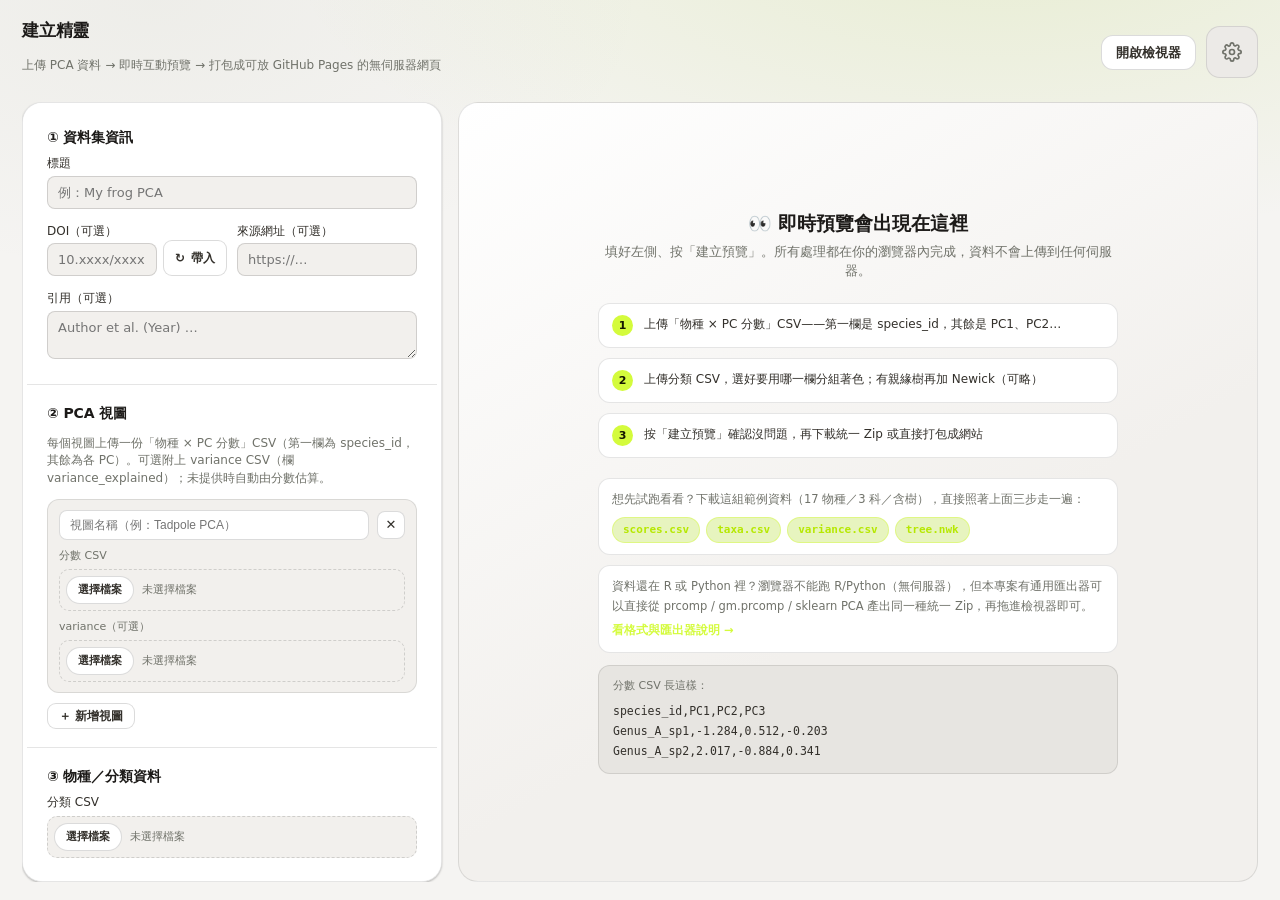
==== commit cae44217: "DOI 接入:授權徽章、論文↔資料 DOI、引用視窗、建立精靈自動帶入 新增 docs/js/doi.js（FD.DOI），全部走有 CORS 的公開 API，純前端: - doi.org 內容協商:" ====
--- a/docs/builder.html
+++ b/docs/builder.html
@@ -11,7 +11,7 @@
       d=p==='auto'?(matchMedia('(prefers-color-scheme: dark)').matches?'dark':'light'):p;
       r.setAttribute('data-theme',d);r.setAttribute('data-accent',a);}catch(e){}})();
   </script>
-  <link rel="stylesheet" href="css/style.css?v=19" />
+  <link rel="stylesheet" href="css/style.css?v=23" />
   <script src="vendor/jszip/jszip-3.10.1.min.js"></script>
   <script src="vendor/plotly/plotly-2.35.2.min.js"></script>
   <script src="vendor/phylocanvas/phylocanvas.gl-1.64.0.bundle.js"></script>
@@ -73,9 +73,15 @@
           <h3 data-i18n="bld.s1">① 資料集資訊</h3>
           <label class="fld"><span data-i18n="bld.fTitle">標題</span> <input id="f-title" type="text" placeholder="例：My frog PCA" data-i18n-ph="bld.phTitle" /></label>
           <div class="grid2">
-            <label class="fld"><span data-i18n="bld.fDoi">DOI（可選）</span><input id="f-doi" type="text" placeholder="10.xxxx/xxxx" /></label>
+            <label class="fld"><span data-i18n="bld.fDoi">DOI（可選）</span>
+              <span class="fld-row">
+                <input id="f-doi" type="text" placeholder="10.xxxx/xxxx" />
+                <button id="doi-fetch" type="button" class="btn small" data-i18n-title="bld.doiTip"
+                        title="用 DOI 自動帶入標題、引用與來源網址">↻ <span data-i18n="bld.doiFetch">帶入</span></button>
+              </span></label>
             <label class="fld"><span data-i18n="bld.fSource">來源網址（可選）</span><input id="f-source" type="text" placeholder="https://…" /></label>
           </div>
+          <p id="doi-msg" class="dim small" hidden></p>
           <label class="fld"><span data-i18n="bld.fCite">引用（可選）</span><textarea id="f-cite" rows="2" placeholder="Author et al. (Year) …"></textarea></label>
         </li>
 
@@ -233,17 +239,18 @@
     </div>
   </div>
 
-  <script src="js/state.js?v=19"></script>
-  <script src="js/i18n.js?v=19"></script>
-  <script src="js/zip-loader.js?v=19"></script>
-  <script src="js/unified-build.js?v=19"></script>
-  <script src="js/groups.js?v=19"></script>
-  <script src="js/legend.js?v=19"></script>
-  <script src="js/pca-view.js?v=19"></script>
-  <script src="js/tree-view.js?v=19"></script>
-  <script src="js/info-panel.js?v=19"></script>
-  <script src="js/search.js?v=19"></script>
-  <script src="js/theme.js?v=19"></script>
-  <script src="js/builder.js?v=19"></script>
+  <script src="js/state.js?v=23"></script>
+  <script src="js/i18n.js?v=23"></script>
+  <script src="js/zip-loader.js?v=23"></script>
+  <script src="js/doi.js?v=23"></script>
+  <script src="js/unified-build.js?v=23"></script>
+  <script src="js/groups.js?v=23"></script>
+  <script src="js/legend.js?v=23"></script>
+  <script src="js/pca-view.js?v=23"></script>
+  <script src="js/tree-view.js?v=23"></script>
+  <script src="js/info-panel.js?v=23"></script>
+  <script src="js/search.js?v=23"></script>
+  <script src="js/theme.js?v=23"></script>
+  <script src="js/builder.js?v=23"></script>
 </body>
 </html>
--- a/docs/css/style.css
+++ b/docs/css/style.css
@@ -182,6 +182,10 @@
 .btn.primary { background: var(--accent); color: var(--accent-ink); border-color: transparent; font-weight: 800; }
 .btn.primary:hover { background: var(--accent-hi); color: var(--accent-ink); }
 .btn.small { padding: 6px 11px; font-size: 12px; border-radius: 9px; }
+/* 切換型小按鈕（例：PCA 的「框選」）：按下去要看得出來是持續開啟的狀態 */
+.btn.small.sel-mode { display: inline-flex; align-items: center; gap: 5px; }
+.btn.active { background: var(--accent); border-color: transparent; color: var(--accent-ink); font-weight: 700; }
+.btn.active:hover { background: var(--accent-hi); color: var(--accent-ink); }
 .file-btn { position: relative; }
 
 /* ---- 搜尋欄：聚焦展開 + 漸層流光 + gooey 粒子 + 點擊漣漪/爆散 + 動畫建議清單（vanilla）---- */
@@ -436,10 +440,37 @@
 .swatch { flex: none; }
 .group-field-lbl { font-size: 12px; color: var(--dim); display: inline-flex; align-items: center; gap: 5px; }
 
-.dataset-meta { font-size: 12px; color: var(--dim); text-align: right; max-width: 46%; }
+/* 資料來源永遠獨佔一整列並置中。以前是 max-width:46% + text-align:right 的 flex 項目，
+   圖例一多就被擠到換行，變成「靠左的框裡靠右對齊」，看起來像沒對齊任何東西。 */
+.dataset-meta { flex: 1 0 100%; max-width: 100%; text-align: center; margin-top: 4px;
+                font-size: 12px; color: var(--dim); }
 .dataset-meta .row { margin: 1px 0; }
 .dataset-meta a { color: var(--accent); }
 .dataset-meta .cite { display: block; margin-top: 3px; font-size: 11px; opacity: .85; }
+.dataset-meta .meta-extra { margin-top: 5px; }
+.linkish { background: none; border: none; padding: 0; font: inherit; color: var(--accent);
+           cursor: pointer; text-decoration: underline; text-underline-offset: 2px; }
+.linkish:hover { color: var(--accent-hi); }
+/* 授權徽章：資料來源那一列的小標，deep link 到授權條文 */
+.lic-badge { display: inline-block; padding: 1px 7px; border-radius: 999px; font-size: 11px;
+             font-weight: 700; letter-spacing: .02em; border: 1px solid var(--line-strong);
+             background: var(--panel-2); color: var(--ink-soft); text-decoration: none; }
+a.lic-badge:hover { border-color: var(--accent); color: var(--ink); }
+
+/* 引用視窗 */
+.cite-block { margin: 14px 0; }
+.cite-head { display: flex; align-items: center; justify-content: space-between; gap: 10px;
+             font-size: 12px; font-weight: 700; color: var(--ink-soft); margin-bottom: 5px; }
+.cite-acts { display: inline-flex; gap: 6px; }
+.cite-text { margin: 0; padding: 10px 12px; border: 1px solid var(--line); border-radius: 10px;
+             background: var(--sunken); color: var(--ink); font-size: 12px; line-height: 1.55;
+             max-height: 190px; overflow: auto; white-space: pre-wrap; word-break: break-word; }
+.cite-text.mono { font-family: var(--mono); font-size: 11px; }
+
+/* 建立精靈：DOI 欄位 + 「帶入」鈕同一列 */
+.fld-row { display: flex; gap: 6px; align-items: stretch; }
+.fld-row input { flex: 1; min-width: 0; }
+.fld-row .btn { flex: none; white-space: nowrap; }
 
 /* 親緣樹 */
 .tree-panel { min-height: 0; }
@@ -708,7 +739,6 @@
   .hero-inner { grid-template-columns: 1fr; }
   .hero-insight { width: 100%; }
   .hero-title { font-size: 34px; }
-  .dataset-meta { max-width: 100%; text-align: left; }
   .recent-grid { grid-template-columns: 1fr; }
 }
 
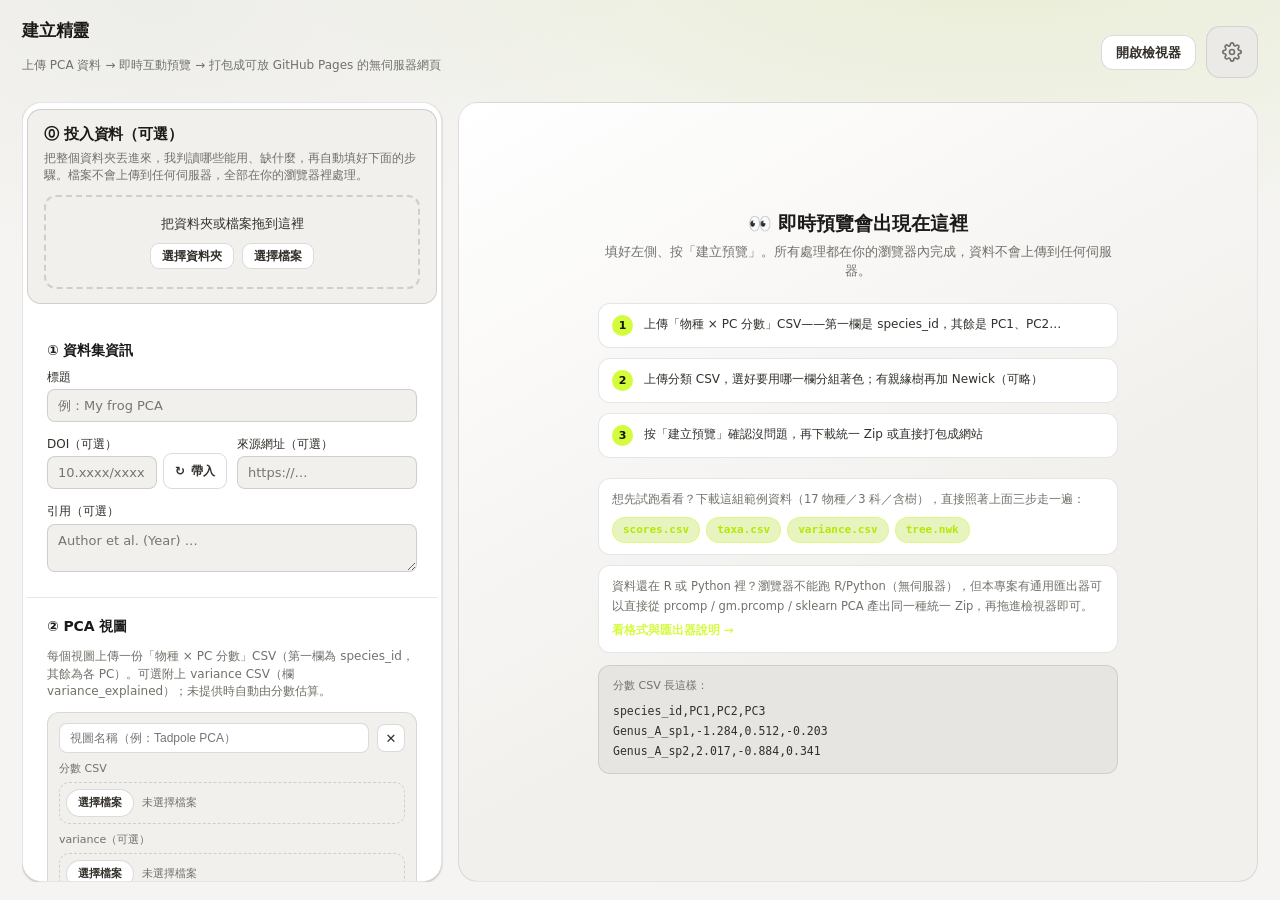
==== commit a3bd8141: "智慧投入第 1 期:整包丟進來,判讀能用的、講清楚缺什麼 新增 docs/js/intake.js(FD.Intake):判讀核心,**刻意不碰 DOM**,才能用 Node 語料庫 釘住正確性——判" ====
--- a/docs/builder.html
+++ b/docs/builder.html
@@ -11,7 +11,7 @@
       d=p==='auto'?(matchMedia('(prefers-color-scheme: dark)').matches?'dark':'light'):p;
       r.setAttribute('data-theme',d);r.setAttribute('data-accent',a);}catch(e){}})();
   </script>
-  <link rel="stylesheet" href="css/style.css?v=23" />
+  <link rel="stylesheet" href="css/style.css?v=24" />
   <script src="vendor/jszip/jszip-3.10.1.min.js"></script>
   <script src="vendor/plotly/plotly-2.35.2.min.js"></script>
   <script src="vendor/phylocanvas/phylocanvas.gl-1.64.0.bundle.js"></script>
@@ -68,6 +68,33 @@
   <div class="builder">
     <!-- 左：表單 -->
     <aside class="builder-form">
+      <!-- ⓪ 智慧投入：整包丟進來，判讀後自動填好下面的步驟。判讀核心在 js/intake.js。 -->
+      <section class="intake" id="intake">
+        <h3 data-i18n="itk.title">⓪ 投入資料（可選）</h3>
+        <p class="dim small" data-i18n="itk.lead">把整個資料夾丟進來，我判讀哪些能用、缺什麼，再自動填好下面的步驟。檔案不會上傳到任何伺服器，全部在你的瀏覽器裡處理。</p>
+        <div class="drop" id="intake-drop">
+          <p data-i18n="itk.drop">把資料夾或檔案拖到這裡</p>
+          <div class="drop-btns">
+            <button type="button" class="btn small" id="intake-pick-dir" data-i18n="itk.pickDir">選擇資料夾</button>
+            <button type="button" class="btn small" id="intake-pick-files" data-i18n="itk.pickFiles">選擇檔案</button>
+          </div>
+          <input type="file" id="intake-dir" webkitdirectory directory multiple hidden />
+          <input type="file" id="intake-files" multiple hidden />
+        </div>
+        <p id="intake-msg" class="dim small" hidden></p>
+        <div id="intake-result" hidden>
+          <div class="intake-head">
+            <span id="intake-count" class="dim small"></span>
+            <span class="intake-acts">
+              <button type="button" class="btn small primary" id="intake-apply" data-i18n="itk.accept">全部接受 → 填入下面</button>
+              <button type="button" class="btn small" id="intake-reset" data-i18n="itk.reset">重來</button>
+            </span>
+          </div>
+          <div id="intake-missing" class="intake-missing" hidden></div>
+          <div class="intake-table-wrap"><table class="intake-table" id="intake-table"></table></div>
+        </div>
+      </section>
+
       <ol class="steps">
         <li>
           <h3 data-i18n="bld.s1">① 資料集資訊</h3>
@@ -239,18 +266,19 @@
     </div>
   </div>
 
-  <script src="js/state.js?v=23"></script>
-  <script src="js/i18n.js?v=23"></script>
-  <script src="js/zip-loader.js?v=23"></script>
-  <script src="js/doi.js?v=23"></script>
-  <script src="js/unified-build.js?v=23"></script>
-  <script src="js/groups.js?v=23"></script>
-  <script src="js/legend.js?v=23"></script>
-  <script src="js/pca-view.js?v=23"></script>
-  <script src="js/tree-view.js?v=23"></script>
-  <script src="js/info-panel.js?v=23"></script>
-  <script src="js/search.js?v=23"></script>
-  <script src="js/theme.js?v=23"></script>
-  <script src="js/builder.js?v=23"></script>
+  <script src="js/state.js?v=24"></script>
+  <script src="js/i18n.js?v=24"></script>
+  <script src="js/zip-loader.js?v=24"></script>
+  <script src="js/doi.js?v=24"></script>
+  <script src="js/intake.js?v=24"></script>
+  <script src="js/unified-build.js?v=24"></script>
+  <script src="js/groups.js?v=24"></script>
+  <script src="js/legend.js?v=24"></script>
+  <script src="js/pca-view.js?v=24"></script>
+  <script src="js/tree-view.js?v=24"></script>
+  <script src="js/info-panel.js?v=24"></script>
+  <script src="js/search.js?v=24"></script>
+  <script src="js/theme.js?v=24"></script>
+  <script src="js/builder.js?v=24"></script>
 </body>
 </html>
--- a/docs/css/style.css
+++ b/docs/css/style.css
@@ -466,6 +466,43 @@
              background: var(--sunken); color: var(--ink); font-size: 12px; line-height: 1.55;
              max-height: 190px; overflow: auto; white-space: pre-wrap; word-break: break-word; }
 .cite-text.mono { font-family: var(--mono); font-size: 11px; }
+
+/* ---- ⓪ 智慧投入 ---- */
+.intake { border: 1px solid var(--line-strong); border-radius: 14px; padding: 14px 16px;
+          margin: 0 0 18px; background: var(--panel-2); }
+.intake h3 { margin: 0 0 4px; font-size: 15px; }
+.intake > p { margin: 0 0 10px; }
+.drop { border: 2px dashed var(--line-strong); border-radius: 12px; padding: 18px 14px;
+        text-align: center; background: var(--sunken); transition: border-color .12s, background .12s; }
+.drop.over { border-color: var(--accent); background: var(--panel-3); }
+.drop p { margin: 0 0 10px; color: var(--ink-soft); font-size: 13px; }
+.drop-btns { display: flex; gap: 8px; justify-content: center; flex-wrap: wrap; }
+.intake-head { display: flex; align-items: center; justify-content: space-between; gap: 10px;
+               flex-wrap: wrap; margin: 12px 0 8px; }
+.intake-acts { display: inline-flex; gap: 6px; }
+.intake-missing { margin-bottom: 10px; }
+.miss-grp { border-left: 3px solid var(--line-strong); padding: 6px 0 6px 10px; margin-bottom: 8px;
+            font-size: 12px; color: var(--ink-soft); }
+.miss-grp.err { border-left-color: var(--err); }
+.miss-grp.ok { border-left-color: var(--ok); }
+.miss-grp.warn { border-left-color: var(--warn); }
+.miss-grp ul { margin: 4px 0 0; padding-left: 18px; }
+.miss-grp li { margin: 2px 0; }
+.intake-table-wrap { max-height: 260px; overflow: auto; border: 1px solid var(--line);
+                     border-radius: 10px; }
+.intake-table { width: 100%; border-collapse: collapse; font-size: 12px; }
+.intake-table th, .intake-table td { padding: 5px 8px; text-align: left; border-bottom: 1px solid var(--line);
+                                     vertical-align: top; }
+.intake-table th { position: sticky; top: 0; background: var(--panel-3); color: var(--ink-soft);
+                   font-weight: 700; z-index: 1; }
+.intake-table .itk-name { font-family: var(--mono); overflow-wrap: anywhere; max-width: 230px; }
+.intake-table .itk-why { color: var(--dim); }
+.intake-table select { width: 100%; }
+/* 角色一眼可辨：可用的亮、不能用的暗、原始資料特別點出來 */
+.itk-scores td, .itk-taxa td { color: var(--ink); }
+.itk-raw td { background: color-mix(in srgb, var(--err) 12%, transparent); }
+.itk-unknown td, .itk-archive td { color: var(--dim); }
+.itk-ignore td { color: var(--dim-2); }
 
 /* 建立精靈：DOI 欄位 + 「帶入」鈕同一列 */
 .fld-row { display: flex; gap: 6px; align-items: stretch; }
